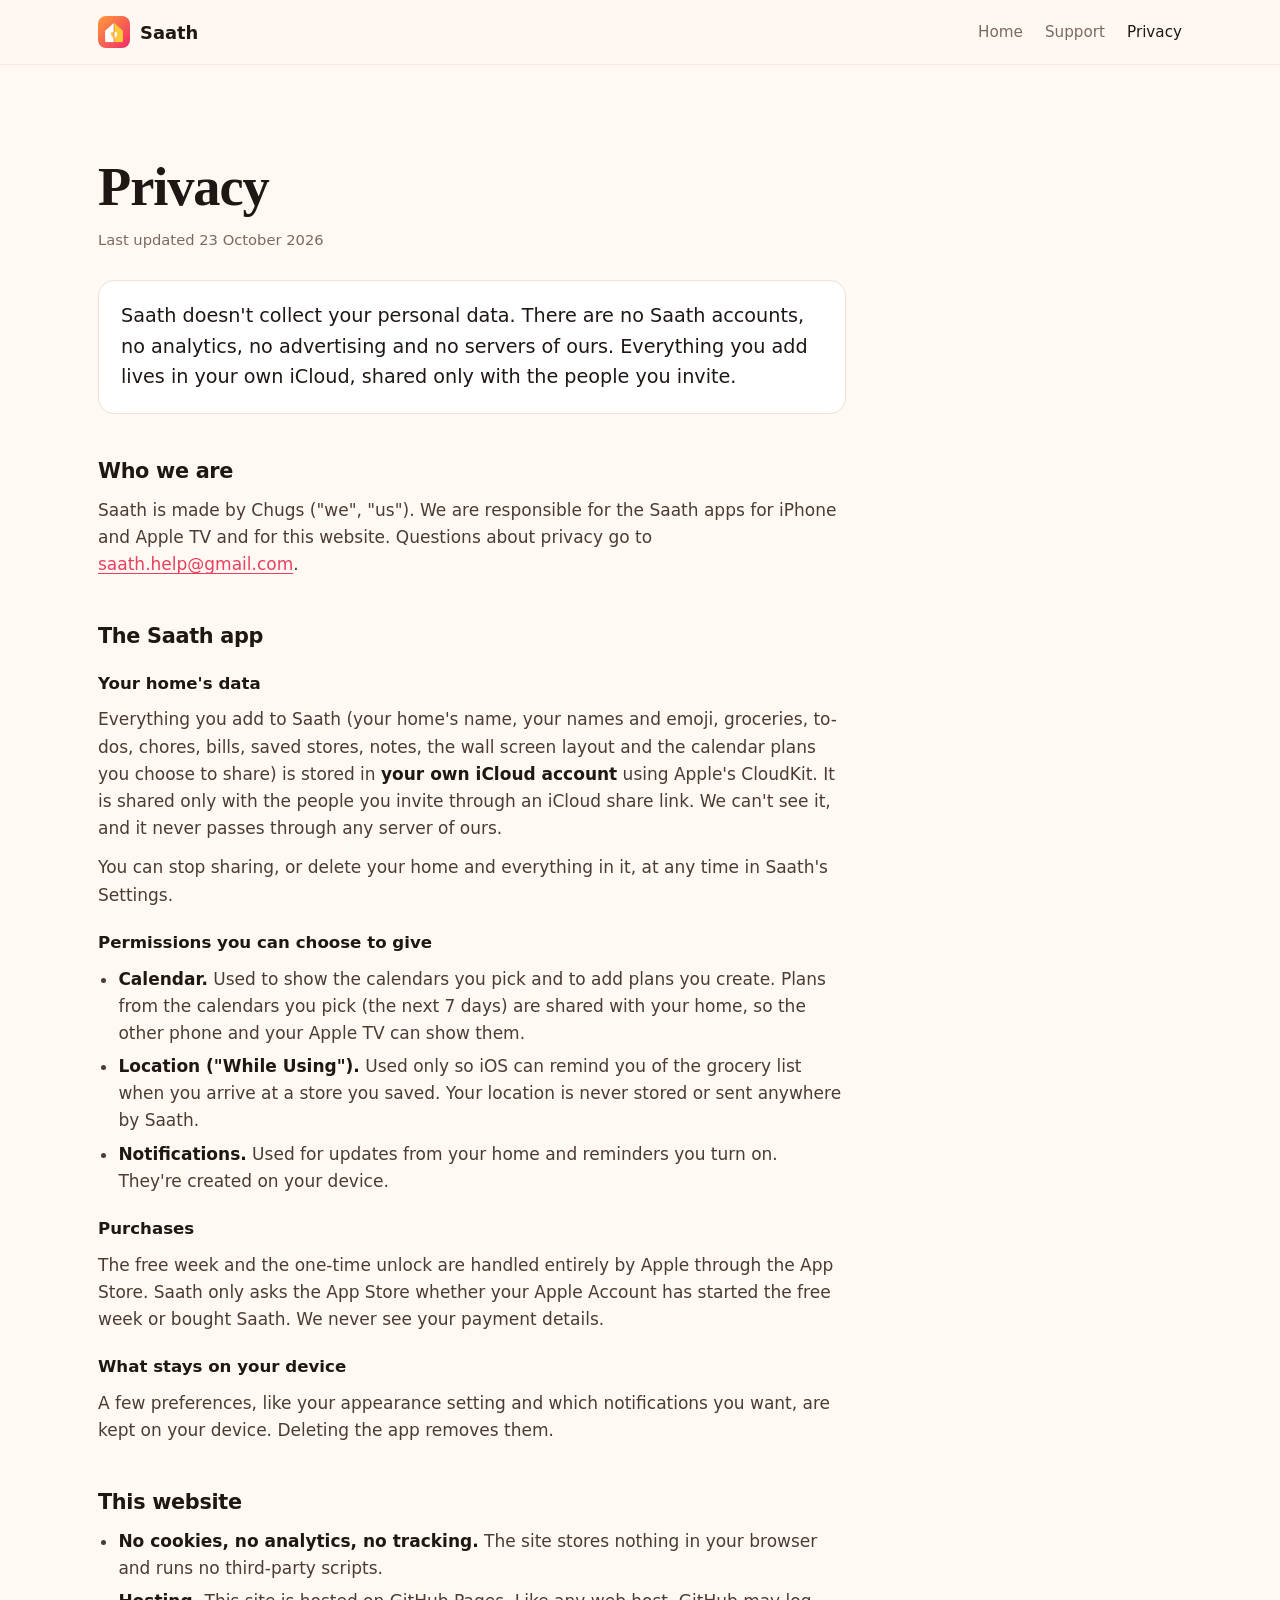
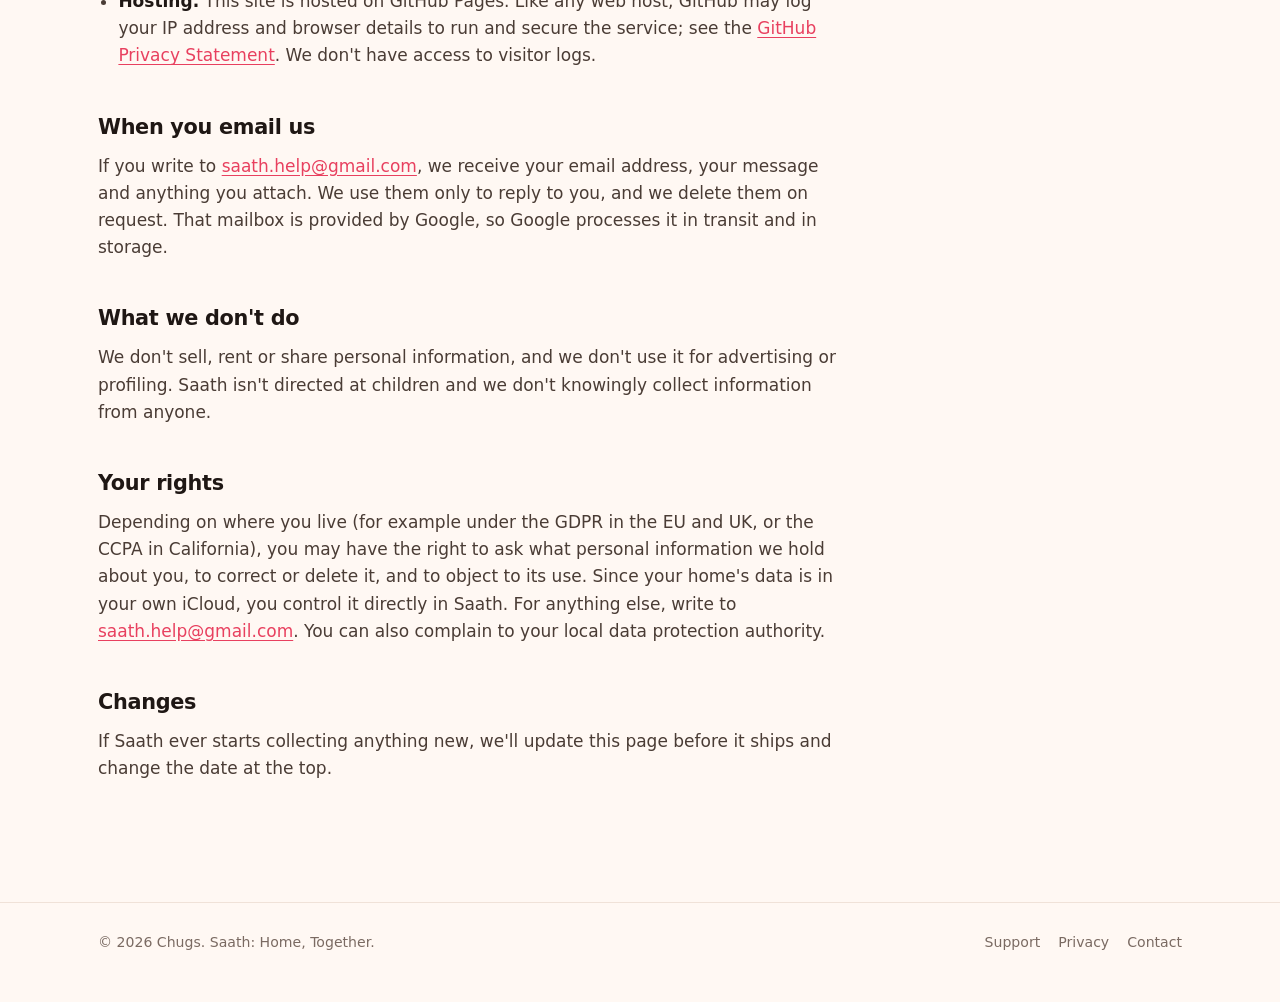
==== privacy.html @ 50ee643c "Add files via upload" ====
<!doctype html>
<html lang="en">
<head>
<meta charset="utf-8">
<meta name="viewport" content="width=device-width, initial-scale=1">
<meta name="theme-color" content="#FFF8F3">
<title>Privacy · Saath</title>
<meta name="description" content="Saath doesn't collect personal data. Your home lives in your own iCloud.">
<link rel="icon" type="image/png" sizes="32x32" href="favicon-32.png">
<link rel="apple-touch-icon" href="apple-touch-icon.png">
<link rel="stylesheet" href="site.css">
</head>
<body>
<header class="top"><div class="wrap">
  <a class="brand" href="./" aria-label="Saath home"><img src="icon-512.png" alt="" width="32" height="32">Saath</a>
  <nav aria-label="Main"><a href="./">Home</a><a href="support.html">Support</a><a href="privacy.html" aria-current="page">Privacy</a></nav>
</div></header>

<main><div class="wrap"><article class="doc">
<h1>Privacy</h1>
<p class="updated">Last updated 23 October 2026</p>
<p class="lede">Saath doesn't collect your personal data. There are no Saath accounts, no analytics, no advertising and no servers of ours. Everything you add lives in your own iCloud, shared only with the people you invite.</p>

<h2>Who we are</h2>
<p>Saath is made by Chugs ("we", "us"). We are responsible for the Saath apps for iPhone and Apple TV and for this website. Questions about privacy go to <a href="mailto:saath.help@gmail.com">saath.help@gmail.com</a>.</p>

<h2>The Saath app</h2>
<h3>Your home's data</h3>
<p>Everything you add to Saath (your home's name, your names and emoji, groceries, to-dos, chores, bills, saved stores, notes, the wall screen layout and the calendar plans you choose to share) is stored in <strong>your own iCloud account</strong> using Apple's CloudKit. It is shared only with the people you invite through an iCloud share link. We can't see it, and it never passes through any server of ours.</p>
<p>You can stop sharing, or delete your home and everything in it, at any time in Saath's Settings.</p>

<h3>Permissions you can choose to give</h3>
<ul>
<li><strong>Calendar.</strong> Used to show the calendars you pick and to add plans you create. Plans from the calendars you pick (the next 7 days) are shared with your home, so the other phone and your Apple TV can show them.</li>
<li><strong>Location ("While Using").</strong> Used only so iOS can remind you of the grocery list when you arrive at a store you saved. Your location is never stored or sent anywhere by Saath.</li>
<li><strong>Notifications.</strong> Used for updates from your home and reminders you turn on. They're created on your device.</li>
</ul>

<h3>Purchases</h3>
<p>The free week and the one-time unlock are handled entirely by Apple through the App Store. Saath only asks the App Store whether your Apple Account has started the free week or bought Saath. We never see your payment details.</p>

<h3>What stays on your device</h3>
<p>A few preferences, like your appearance setting and which notifications you want, are kept on your device. Deleting the app removes them.</p>

<h2>This website</h2>
<ul>
<li><strong>No cookies, no analytics, no tracking.</strong> The site stores nothing in your browser and runs no third-party scripts.</li>
<li><strong>Hosting.</strong> This site is hosted on GitHub Pages. Like any web host, GitHub may log your IP address and browser details to run and secure the service; see the <a href="https://docs.github.com/en/site-policy/privacy-policies/github-general-privacy-statement" rel="noopener">GitHub Privacy Statement</a>. We don't have access to visitor logs.</li>
</ul>

<h2>When you email us</h2>
<p>If you write to <a href="mailto:saath.help@gmail.com">saath.help@gmail.com</a>, we receive your email address, your message and anything you attach. We use them only to reply to you, and we delete them on request. That mailbox is provided by Google, so Google processes it in transit and in storage.</p>

<h2>What we don't do</h2>
<p>We don't sell, rent or share personal information, and we don't use it for advertising or profiling. Saath isn't directed at children and we don't knowingly collect information from anyone.</p>

<h2>Your rights</h2>
<p>Depending on where you live (for example under the GDPR in the EU and UK, or the CCPA in California), you may have the right to ask what personal information we hold about you, to correct or delete it, and to object to its use. Since your home's data is in your own iCloud, you control it directly in Saath. For anything else, write to <a href="mailto:saath.help@gmail.com">saath.help@gmail.com</a>. You can also complain to your local data protection authority.</p>

<h2>Changes</h2>
<p>If Saath ever starts collecting anything new, we'll update this page before it ships and change the date at the top.</p>
</article></div></main>

<footer><div class="wrap">
  <span>© 2026 Chugs. Saath: Home, Together.</span>
  <nav aria-label="More"><a href="support.html">Support</a><a href="privacy.html">Privacy</a><a href="mailto:saath.help@gmail.com">Contact</a></nav>
</div></footer>
</body>
</html>
---- site.css ----
/* Saath: warm cream paper, saffron-to-rose for the one thing that matters on each screen. */
:root {
  color-scheme: light;
  --bg: #FFF8F3;
  --panel: #FFFFFF;
  --raised: #FFF1E8;
  --line: #F0E2D8;
  --ink: #1F1714;
  --text: #4A3C35;
  --muted: #7A6A62;
  --saffron: #FF9A3C;
  --rose: #F0306A;
  --sun: #FFC93C;
  --accent: #E8405F;
  --grad: linear-gradient(135deg, var(--saffron), var(--rose));
  --serif: "New York", ui-serif, "Iowan Old Style", Georgia, serif;
  --round: ui-rounded, "SF Pro Rounded", -apple-system, BlinkMacSystemFont, "Segoe UI", system-ui, sans-serif;
  --gutter: clamp(16px, 4vw, 48px);
  --max: 1180px;
  --radius: 28px;
  --ease: cubic-bezier(.22, 1, .36, 1);
}
* { box-sizing: border-box; }
html { -webkit-text-size-adjust: 100%; }
body { margin: 0; background: var(--bg); color: var(--text); font: 400 17px/1.6 var(--round);
  -webkit-font-smoothing: antialiased; overflow-x: clip; }
img, video { display: block; max-width: 100%; height: auto; }
a { color: inherit; }
p { margin: 0; }
h1, h2, h3 { color: var(--ink); margin: 0; text-wrap: balance; }
h1 { font: 600 clamp(2.8rem, 7.4vw, 5.6rem)/0.98 var(--serif); letter-spacing: -.02em; }
h2 { font: 600 clamp(2rem, 4.4vw, 3.3rem)/1.04 var(--serif); letter-spacing: -.015em; }
h3 { font: 700 1.18rem/1.25 var(--round); }
.wrap { max-width: var(--max); margin-inline: auto; padding-inline: var(--gutter); }
.lede { font-size: clamp(1.08rem, 1.5vw, 1.28rem); color: var(--text); max-width: 34em; }
.muted { color: var(--muted); }
.kicker { font: 700 .82rem/1 var(--round); letter-spacing: .08em; text-transform: uppercase;
  background: var(--grad); -webkit-background-clip: text; background-clip: text; color: transparent; }
:focus-visible { outline: 3px solid var(--rose); outline-offset: 3px; border-radius: 6px; }

/* Top bar */
.top { position: sticky; top: 0; z-index: 10; background: color-mix(in srgb, var(--bg) 86%, transparent);
  backdrop-filter: saturate(1.4) blur(14px); -webkit-backdrop-filter: saturate(1.4) blur(14px);
  border-bottom: 1px solid color-mix(in srgb, var(--line) 70%, transparent); }
.top .wrap { display: flex; align-items: center; justify-content: space-between; height: 64px; }
.brand { display: flex; align-items: center; gap: 10px; text-decoration: none; font: 800 1.12rem var(--round); color: var(--ink); }
.brand img { width: 32px; height: 32px; border-radius: 8px; }
.top nav { display: flex; gap: 22px; font-size: .95rem; }
.top nav a { text-decoration: none; color: var(--muted); }
.top nav a:hover, .top nav a[aria-current] { color: var(--ink); }

/* Hero */
.hero { padding-block: clamp(40px, 8vw, 96px) clamp(32px, 6vw, 72px); position: relative; }
.hero::before { content: ""; position: absolute; inset: -20% -10% auto auto; width: 70vw; height: 70vw; max-width: 900px; max-height: 900px;
  background: radial-gradient(circle, color-mix(in srgb, var(--sun) 32%, transparent), transparent 62%); z-index: -1; pointer-events: none; }
.hero .wrap { display: grid; grid-template-columns: 1.05fr .95fr; gap: clamp(24px, 5vw, 64px); align-items: center; }
.hero h1 em { font-style: normal; background: var(--grad); -webkit-background-clip: text; background-clip: text; color: transparent; }
.hero .lede { margin-top: 24px; }
.cta { display: flex; flex-wrap: wrap; align-items: center; gap: 14px 22px; margin-top: 32px; }
.badge { display: inline-flex; align-items: center; gap: 10px; padding: 12px 20px; border-radius: 999px; background: var(--ink);
  color: #fff; text-decoration: none; font: 700 1rem var(--round); }
.badge svg { width: 20px; height: 20px; fill: currentColor; }
.price-note { font-size: .95rem; color: var(--muted); }
.price-note strong { color: var(--ink); }
.phones { position: relative; height: clamp(420px, 52vw, 620px); }
.phone { position: absolute; width: 52%; border-radius: 13% / 6%; overflow: hidden; background: #1a1412; padding: 1.6%;
  box-shadow: 0 40px 80px -30px rgba(106, 48, 16, .45), 0 0 0 1px rgba(0,0,0,.06); }
.phone img { border-radius: 11.8% / 5.4%; }
.phone.a { left: 4%; top: 6%; transform: rotate(-6deg); }
.phone.b { right: 4%; top: 0; transform: rotate(5deg); z-index: 1; }

/* Film */
.film { padding-block: clamp(24px, 5vw, 56px); }
.film figure { margin: 0; border-radius: var(--radius); overflow: hidden; background: #000;
  box-shadow: 0 50px 100px -40px rgba(106, 48, 16, .5); }
.film video { width: 100%; aspect-ratio: 16 / 9; }
.film figcaption { margin-top: 14px; text-align: center; color: var(--muted); font-size: .92rem; }

/* Features */
.section { padding-block: clamp(56px, 9vw, 120px); }
.section-head { max-width: 44em; }
.section-head .lede { margin-top: 18px; }
.rows { display: grid; gap: clamp(56px, 8vw, 104px); margin-top: clamp(40px, 6vw, 72px); }
.row { display: grid; grid-template-columns: 1fr 1fr; gap: clamp(24px, 6vw, 80px); align-items: center; }
.row:nth-child(even) .shot { order: -1; }
.row .copy h3 { font: 600 clamp(1.6rem, 2.8vw, 2.2rem)/1.1 var(--serif); }
.row .copy p { margin-top: 14px; }
.row ul { margin: 18px 0 0; padding: 0; list-style: none; display: grid; gap: 10px; }
.row li { display: flex; gap: 10px; }
.row li::before { content: ""; flex: none; width: 8px; height: 8px; margin-top: .62em; border-radius: 50%; background: var(--grad); }
.shot { justify-self: center; width: min(320px, 78%); border-radius: 13% / 6%; overflow: hidden; background: #1a1412; padding: 2%;
  box-shadow: 0 40px 80px -36px rgba(106, 48, 16, .45); }
.shot img { border-radius: 11.6% / 5.3%; }

/* Bands */
.band { background: var(--panel); border-block: 1px solid var(--line); }
.cards { display: grid; grid-template-columns: repeat(3, 1fr); gap: 18px; margin-top: 40px; }
.card { background: var(--bg); border: 1px solid var(--line); border-radius: 22px; padding: 24px; }
.card .ico { font-size: 1.7rem; }
.card h3 { margin-top: 12px; }
.card p { margin-top: 8px; color: var(--text); font-size: .98rem; }

.tv { margin-top: 40px; display: grid; grid-template-columns: 1fr 1fr; gap: 18px; }
.tv figure { margin: 0; }
.tv img { border-radius: 14px; box-shadow: 0 30px 60px -30px rgba(31, 23, 20, .45); outline: 8px solid #111; outline-offset: 0; }
.tv figcaption { margin-top: 18px; color: var(--muted); font-size: .92rem; text-align: center; }

.pricing { display: grid; grid-template-columns: 1.1fr .9fr; gap: clamp(24px, 5vw, 64px); align-items: center; }
.price-card { background: var(--grad); color: #fff; border-radius: var(--radius); padding: clamp(28px, 4vw, 44px);
  box-shadow: 0 40px 80px -36px rgba(240, 48, 106, .55); }
.price-card .big { font: 600 clamp(3rem, 6vw, 4.4rem)/1 var(--serif); }
.price-card .big small { font: 600 1.1rem var(--round); opacity: .9; margin-left: 6px; }
.price-card ul { margin: 22px 0 0; padding-left: 1.1em; display: grid; gap: 8px; }
.price-card .fine { margin-top: 18px; font-size: .88rem; opacity: .9; }

/* Footer */
footer { border-top: 1px solid var(--line); padding-block: 28px 48px; font-size: .88rem; color: var(--muted); }
footer .wrap { display: flex; flex-wrap: wrap; gap: 10px 24px; justify-content: space-between; }
footer nav { display: flex; flex-wrap: wrap; gap: 6px 18px; }
footer a { text-decoration: none; }
footer a:hover { color: var(--ink); }
footer .tm { flex-basis: 100%; max-width: 62em; font-size: .8rem; }

/* Documents (privacy, support) */
.doc { max-width: 44em; padding-block: clamp(48px, 8vw, 96px) clamp(64px, 10vw, 120px); }
.doc h1 { font-size: clamp(2.4rem, 5vw, 3.4rem); }
.doc .updated { color: var(--muted); font-size: .92rem; margin-top: 14px; }
.doc .lede { margin-top: 28px; padding: 20px 22px; background: var(--panel); border: 1px solid var(--line); border-radius: 16px; color: var(--ink); max-width: none; }
.doc h2 { font: 700 1.3rem/1.3 var(--round); margin-top: 44px; }
.doc h3 { font-size: 1.04rem; margin-top: 24px; }
.doc p, .doc ul { margin-top: 12px; }
.doc ul { padding-left: 1.2em; }
.doc li + li { margin-top: 6px; }
.doc a { color: var(--accent); text-underline-offset: 3px; }
.doc strong { color: var(--ink); }
details { background: var(--panel); border: 1px solid var(--line); border-radius: 16px; padding: 16px 20px; margin-top: 12px; }
details summary { cursor: pointer; font-weight: 700; color: var(--ink); list-style-position: outside; }
details[open] summary { margin-bottom: 8px; }
.contact { margin-top: 40px; padding: 24px; border-radius: 20px; background: var(--grad); color: #fff; }
.contact a { color: #fff; font-weight: 700; }

/* Motion: content eases in as it arrives, never more than a nudge. */
@media (prefers-reduced-motion: no-preference) {
  .reveal { opacity: 0; transform: translateY(18px); transition: opacity .7s var(--ease), transform .7s var(--ease); }
  .reveal.in { opacity: 1; transform: none; }
}

@media (max-width: 860px) {
  .hero .wrap, .row, .pricing { grid-template-columns: 1fr; }
  .row:nth-child(even) .shot { order: 0; }
  .phones { height: 120vw; max-height: 560px; }
  .cards, .tv { grid-template-columns: 1fr; }
  .top nav a.hide-sm { display: none; }
}
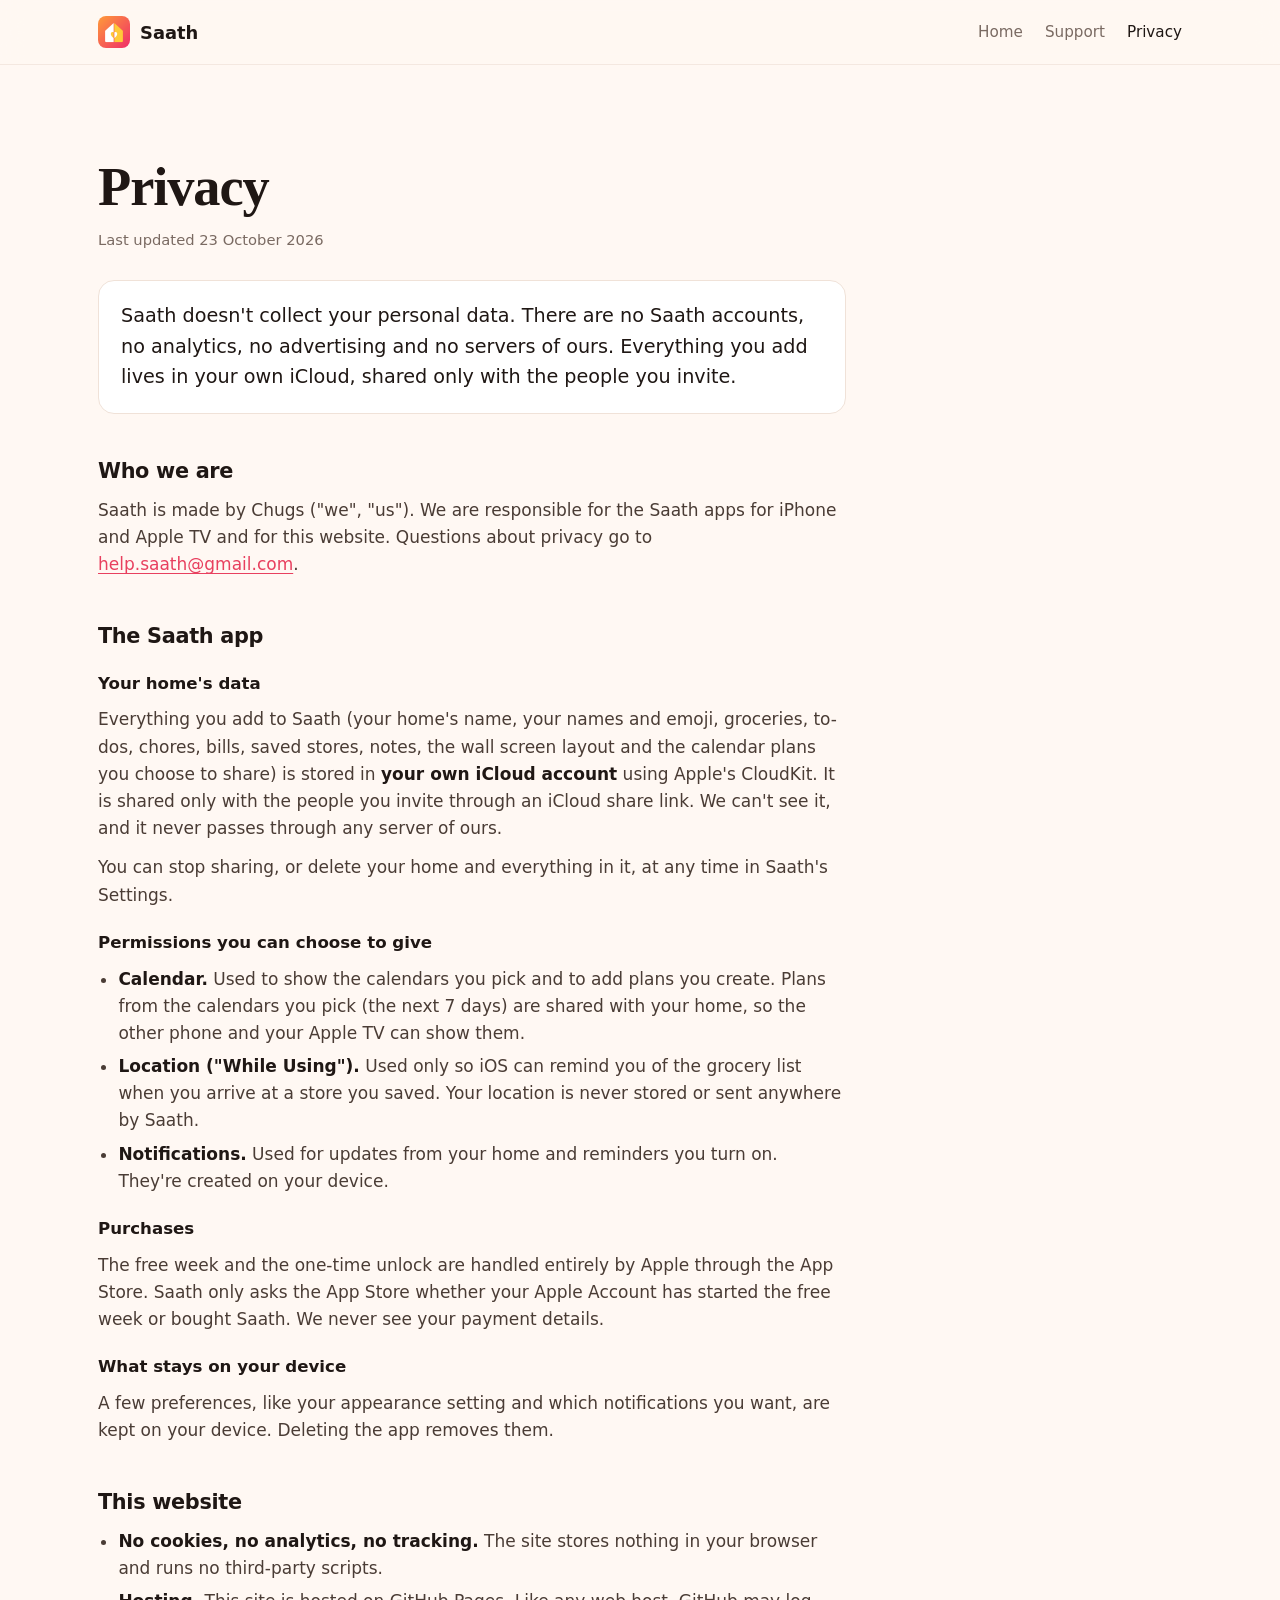
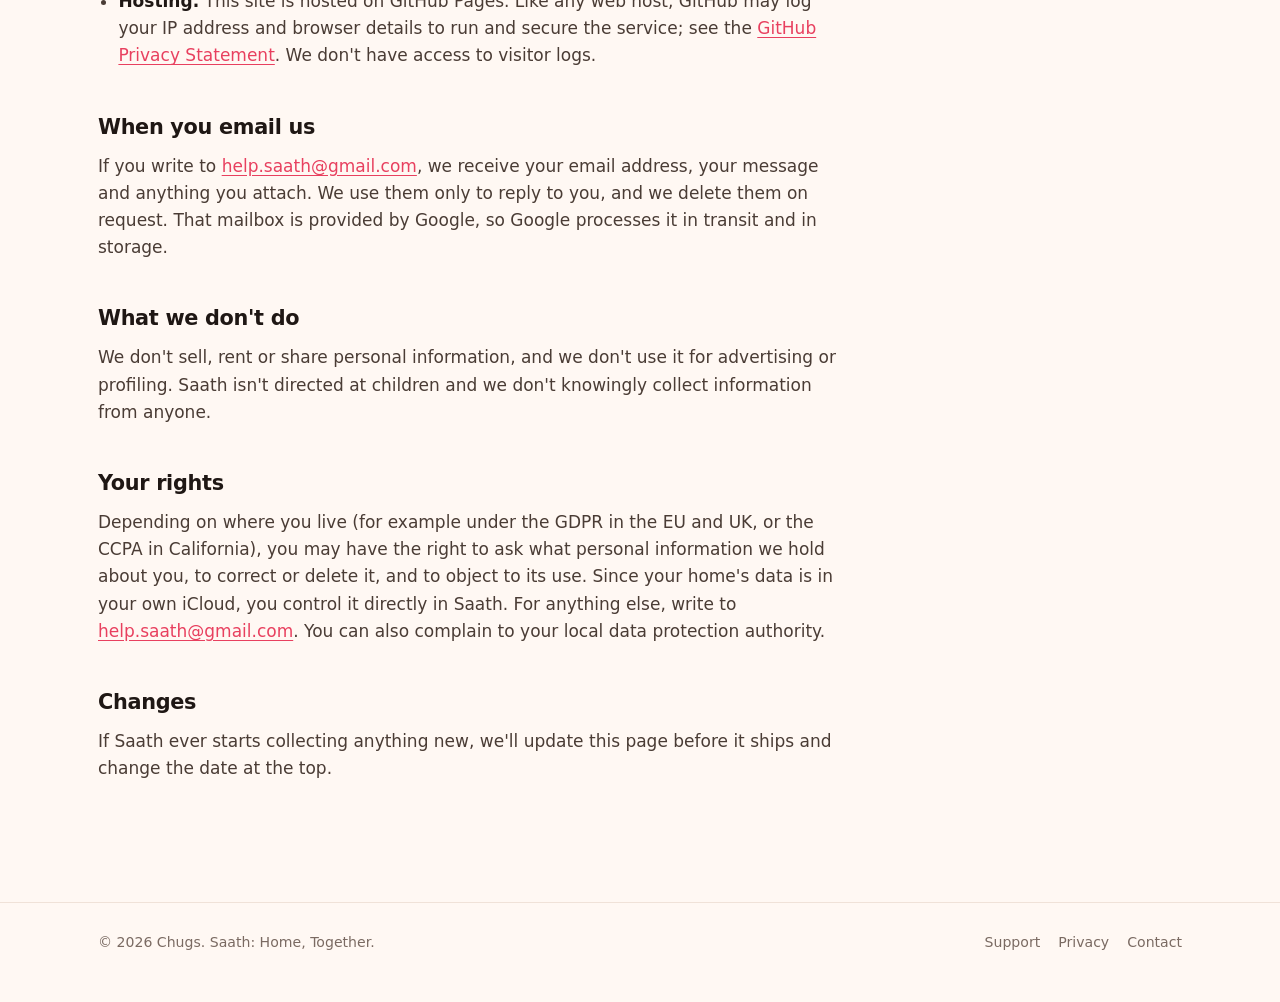
==== commit 146d5883: "Add files via upload" ====
--- a/privacy.html
+++ b/privacy.html
@@ -22,7 +22,7 @@
 <p class="lede">Saath doesn't collect your personal data. There are no Saath accounts, no analytics, no advertising and no servers of ours. Everything you add lives in your own iCloud, shared only with the people you invite.</p>
 
 <h2>Who we are</h2>
-<p>Saath is made by Chugs ("we", "us"). We are responsible for the Saath apps for iPhone and Apple TV and for this website. Questions about privacy go to <a href="mailto:saath.help@gmail.com">saath.help@gmail.com</a>.</p>
+<p>Saath is made by Chugs ("we", "us"). We are responsible for the Saath apps for iPhone and Apple TV and for this website. Questions about privacy go to <a href="mailto:help.saath@gmail.com">help.saath@gmail.com</a>.</p>
 
 <h2>The Saath app</h2>
 <h3>Your home's data</h3>
@@ -49,13 +49,13 @@
 </ul>
 
 <h2>When you email us</h2>
-<p>If you write to <a href="mailto:saath.help@gmail.com">saath.help@gmail.com</a>, we receive your email address, your message and anything you attach. We use them only to reply to you, and we delete them on request. That mailbox is provided by Google, so Google processes it in transit and in storage.</p>
+<p>If you write to <a href="mailto:help.saath@gmail.com">help.saath@gmail.com</a>, we receive your email address, your message and anything you attach. We use them only to reply to you, and we delete them on request. That mailbox is provided by Google, so Google processes it in transit and in storage.</p>
 
 <h2>What we don't do</h2>
 <p>We don't sell, rent or share personal information, and we don't use it for advertising or profiling. Saath isn't directed at children and we don't knowingly collect information from anyone.</p>
 
 <h2>Your rights</h2>
-<p>Depending on where you live (for example under the GDPR in the EU and UK, or the CCPA in California), you may have the right to ask what personal information we hold about you, to correct or delete it, and to object to its use. Since your home's data is in your own iCloud, you control it directly in Saath. For anything else, write to <a href="mailto:saath.help@gmail.com">saath.help@gmail.com</a>. You can also complain to your local data protection authority.</p>
+<p>Depending on where you live (for example under the GDPR in the EU and UK, or the CCPA in California), you may have the right to ask what personal information we hold about you, to correct or delete it, and to object to its use. Since your home's data is in your own iCloud, you control it directly in Saath. For anything else, write to <a href="mailto:help.saath@gmail.com">help.saath@gmail.com</a>. You can also complain to your local data protection authority.</p>
 
 <h2>Changes</h2>
 <p>If Saath ever starts collecting anything new, we'll update this page before it ships and change the date at the top.</p>
@@ -63,7 +63,7 @@
 
 <footer><div class="wrap">
   <span>© 2026 Chugs. Saath: Home, Together.</span>
-  <nav aria-label="More"><a href="support.html">Support</a><a href="privacy.html">Privacy</a><a href="mailto:saath.help@gmail.com">Contact</a></nav>
+  <nav aria-label="More"><a href="support.html">Support</a><a href="privacy.html">Privacy</a><a href="mailto:help.saath@gmail.com">Contact</a></nav>
 </div></footer>
 </body>
 </html>
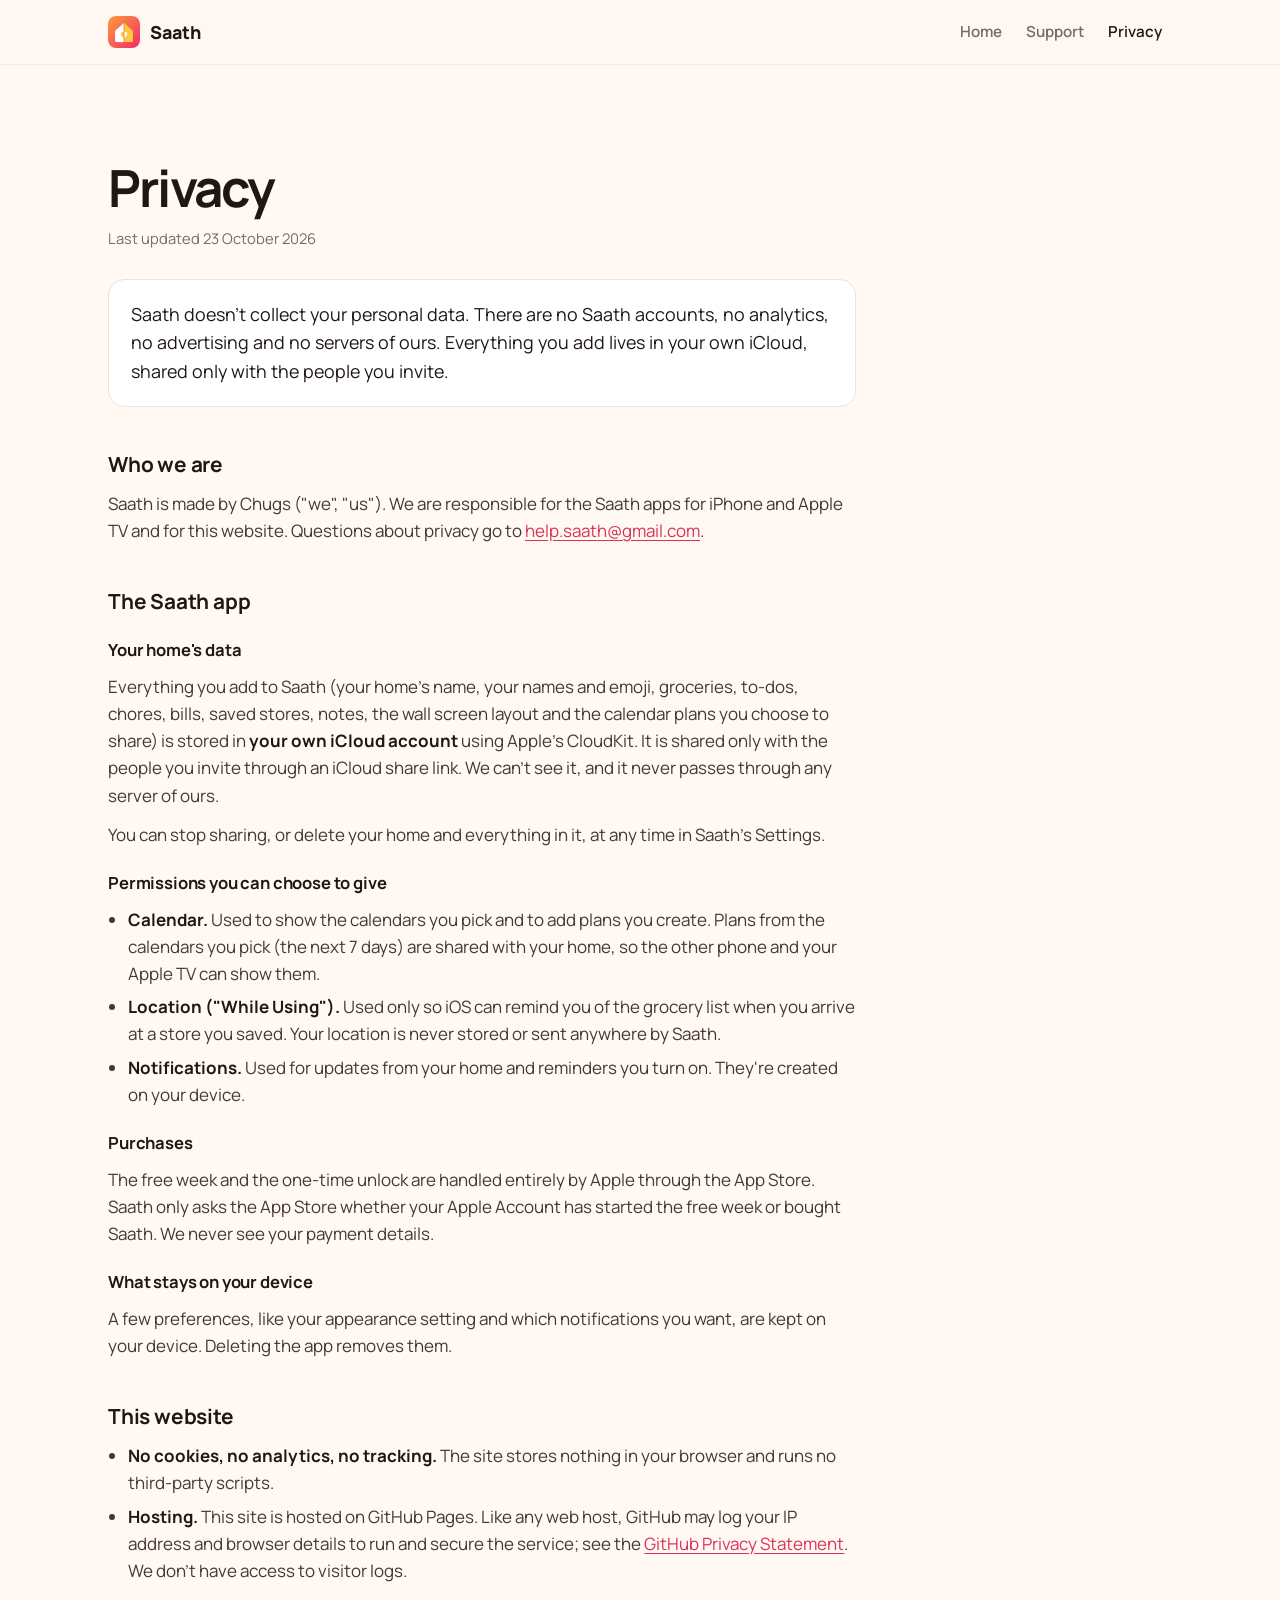
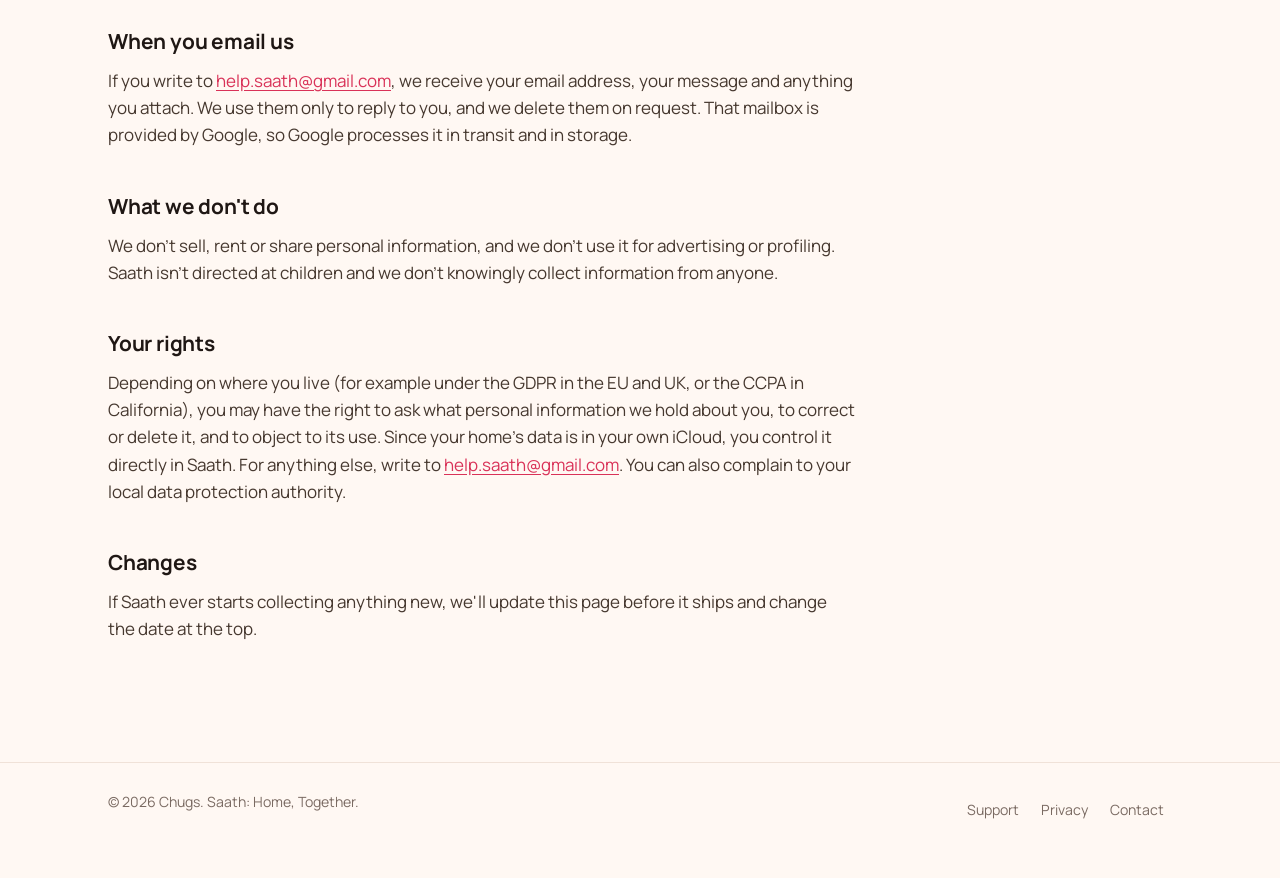
==== commit 82e9fe29: "Add files via upload" ====
--- a/privacy.html
+++ b/privacy.html
@@ -8,7 +8,7 @@
 <meta name="description" content="Saath doesn't collect personal data. Your home lives in your own iCloud.">
 <link rel="icon" type="image/png" sizes="32x32" href="favicon-32.png">
 <link rel="apple-touch-icon" href="apple-touch-icon.png">
-<link rel="stylesheet" href="site.css">
+<link rel="stylesheet" href="site.css?v=28">
 </head>
 <body>
 <header class="top"><div class="wrap">
--- a/site.css
+++ b/site.css
@@ -1,154 +1,339 @@
-/* Saath: warm cream paper, saffron-to-rose for the one thing that matters on each screen. */
+/* Saath: the app's own palette and its one typeface (Manrope). Light by day, dark by night, like the
+   wall screen. The saffron-to-rose gradient is spent in one place: the price card. */
+@font-face {
+  font-family: "Manrope";
+  src: url("fonts/Manrope.ttf?v=28") format("truetype");
+  font-weight: 200 800;
+  font-display: swap;
+}
+
 :root {
-  color-scheme: light;
+  color-scheme: light dark;
   --bg: #FFF8F3;
-  --panel: #FFFFFF;
+  --surface: #FFFFFF;
   --raised: #FFF1E8;
   --line: #F0E2D8;
   --ink: #1F1714;
-  --text: #4A3C35;
+  --text: #46382F;
   --muted: #7A6A62;
+  --accent: #D93258;          /* the app's #EE4566, darkened to 4.5:1 for text on cream */
   --saffron: #FF9A3C;
   --rose: #F0306A;
-  --sun: #FFC93C;
-  --accent: #E8405F;
   --grad: linear-gradient(135deg, var(--saffron), var(--rose));
-  --serif: "New York", ui-serif, "Iowan Old Style", Georgia, serif;
-  --round: ui-rounded, "SF Pro Rounded", -apple-system, BlinkMacSystemFont, "Segoe UI", system-ui, sans-serif;
+  --phone: #1A1412;
+  --shadow: rgba(106, 48, 16, .28);
+  --font: "Manrope", ui-rounded, -apple-system, BlinkMacSystemFont, system-ui, sans-serif;
   --gutter: clamp(16px, 4vw, 48px);
-  --max: 1180px;
-  --radius: 28px;
-  --ease: cubic-bezier(.22, 1, .36, 1);
-}
+  --max: 1160px;
+  --ease: cubic-bezier(.23, 1, .32, 1);
+}
+@media (prefers-color-scheme: dark) {
+  :root {
+    --bg: #15110F;
+    --surface: #231C19;
+    --raised: #2E2521;
+    --line: #3A2F2A;
+    --ink: #F7F0EA;
+    --text: #D9CDC5;
+    --muted: #B5A69D;
+    --accent: #FF6B88;
+    --phone: #000;
+    --shadow: rgba(0, 0, 0, .55);
+  }
+}
+
 * { box-sizing: border-box; }
 html { -webkit-text-size-adjust: 100%; }
-body { margin: 0; background: var(--bg); color: var(--text); font: 400 17px/1.6 var(--round);
+body { margin: 0; background: var(--bg); color: var(--text); font: 400 17px/1.6 var(--font);
   -webkit-font-smoothing: antialiased; overflow-x: clip; }
 img, video { display: block; max-width: 100%; height: auto; }
 a { color: inherit; }
-p { margin: 0; }
-h1, h2, h3 { color: var(--ink); margin: 0; text-wrap: balance; }
-h1 { font: 600 clamp(2.8rem, 7.4vw, 5.6rem)/0.98 var(--serif); letter-spacing: -.02em; }
-h2 { font: 600 clamp(2rem, 4.4vw, 3.3rem)/1.04 var(--serif); letter-spacing: -.015em; }
-h3 { font: 700 1.18rem/1.25 var(--round); }
+p { margin: 0; text-wrap: pretty; }
+h1, h2, h3 { color: var(--ink); margin: 0; text-wrap: balance; font-weight: 700; }
+h1 { font-size: clamp(2.6rem, 6.6vw, 4.5rem); line-height: 1.02; letter-spacing: -.035em; }
+h2 { font-size: clamp(1.9rem, 4vw, 3rem); line-height: 1.08; letter-spacing: -.03em; }
+h3 { font-size: 1.25rem; line-height: 1.3; letter-spacing: -.01em; }
 .wrap { max-width: var(--max); margin-inline: auto; padding-inline: var(--gutter); }
-.lede { font-size: clamp(1.08rem, 1.5vw, 1.28rem); color: var(--text); max-width: 34em; }
-.muted { color: var(--muted); }
-.kicker { font: 700 .82rem/1 var(--round); letter-spacing: .08em; text-transform: uppercase;
-  background: var(--grad); -webkit-background-clip: text; background-clip: text; color: transparent; }
-:focus-visible { outline: 3px solid var(--rose); outline-offset: 3px; border-radius: 6px; }
+.lede { font-size: clamp(1.06rem, 1.4vw, 1.22rem); max-width: 36em; }
+.skip { position: absolute; left: -9999px; top: 8px; z-index: 20; background: var(--ink); color: var(--bg); padding: 10px 14px; border-radius: 10px; }
+.skip:focus { left: 8px; }
+:focus-visible { outline: 3px solid var(--accent); outline-offset: 3px; border-radius: 6px; }
+::selection { background: color-mix(in srgb, var(--rose) 30%, transparent); }
 
 /* Top bar */
-.top { position: sticky; top: 0; z-index: 10; background: color-mix(in srgb, var(--bg) 86%, transparent);
+.top { position: sticky; top: 0; z-index: 10; background: color-mix(in srgb, var(--bg) 85%, transparent);
   backdrop-filter: saturate(1.4) blur(14px); -webkit-backdrop-filter: saturate(1.4) blur(14px);
-  border-bottom: 1px solid color-mix(in srgb, var(--line) 70%, transparent); }
-.top .wrap { display: flex; align-items: center; justify-content: space-between; height: 64px; }
-.brand { display: flex; align-items: center; gap: 10px; text-decoration: none; font: 800 1.12rem var(--round); color: var(--ink); }
+  border-bottom: 1px solid color-mix(in srgb, var(--line) 60%, transparent); }
+.top .wrap { display: flex; align-items: center; justify-content: space-between; min-height: 64px; }
+.brand { display: flex; align-items: center; gap: 10px; text-decoration: none; font-weight: 800; font-size: 1.12rem; color: var(--ink); }
 .brand img { width: 32px; height: 32px; border-radius: 8px; }
-.top nav { display: flex; gap: 22px; font-size: .95rem; }
-.top nav a { text-decoration: none; color: var(--muted); }
+.top nav { display: flex; gap: 4px; font-size: .95rem; font-weight: 600; }
+.top nav a { text-decoration: none; color: var(--muted); padding: 10px 10px; border-radius: 10px; }
 .top nav a:hover, .top nav a[aria-current] { color: var(--ink); }
 
-/* Hero */
-.hero { padding-block: clamp(40px, 8vw, 96px) clamp(32px, 6vw, 72px); position: relative; }
-.hero::before { content: ""; position: absolute; inset: -20% -10% auto auto; width: 70vw; height: 70vw; max-width: 900px; max-height: 900px;
-  background: radial-gradient(circle, color-mix(in srgb, var(--sun) 32%, transparent), transparent 62%); z-index: -1; pointer-events: none; }
-.hero .wrap { display: grid; grid-template-columns: 1.05fr .95fr; gap: clamp(24px, 5vw, 64px); align-items: center; }
-.hero h1 em { font-style: normal; background: var(--grad); -webkit-background-clip: text; background-clip: text; color: transparent; }
-.hero .lede { margin-top: 24px; }
-.cta { display: flex; flex-wrap: wrap; align-items: center; gap: 14px 22px; margin-top: 32px; }
-.badge { display: inline-flex; align-items: center; gap: 10px; padding: 12px 20px; border-radius: 999px; background: var(--ink);
-  color: #fff; text-decoration: none; font: 700 1rem var(--round); }
-.badge svg { width: 20px; height: 20px; fill: currentColor; }
+/* Over the dark hero the bar goes dark too. */
+.top { transition: background-color 250ms var(--ease), border-color 250ms var(--ease); }
+.top.on-dark { background: rgba(23, 17, 14, .82); border-bottom-color: rgba(255, 246, 238, .07); }
+.top.on-dark .brand { color: #FFF6EE; }
+.top.on-dark nav a { color: #B8A89D; }
+.top.on-dark nav a:hover { color: #FFF6EE; }
+
+/* Store badge: the one primary action */
+.badge { display: inline-flex; align-items: center; gap: 10px; min-height: 52px; padding: 0 22px; border-radius: 14px;
+  background: var(--ink); color: var(--bg); text-decoration: none; font-weight: 700; font-size: 1rem;
+  transition: transform 160ms var(--ease); }
+.badge svg { width: 20px; height: 20px; fill: currentColor; flex: none; }
+.badge:active { transform: scale(.97); }
 .price-note { font-size: .95rem; color: var(--muted); }
 .price-note strong { color: var(--ink); }
-.phones { position: relative; height: clamp(420px, 52vw, 620px); }
-.phone { position: absolute; width: 52%; border-radius: 13% / 6%; overflow: hidden; background: #1a1412; padding: 1.6%;
-  box-shadow: 0 40px 80px -30px rgba(106, 48, 16, .45), 0 0 0 1px rgba(0,0,0,.06); }
-.phone img { border-radius: 11.8% / 5.4%; }
-.phone.a { left: 4%; top: 6%; transform: rotate(-6deg); }
-.phone.b { right: 4%; top: 0; transform: rotate(5deg); z-index: 1; }
+
+/* Hero: a warm dark stage, and the product itself working on it. */
+.sr-only { position: absolute; width: 1px; height: 1px; overflow: hidden; clip: rect(0 0 0 0); white-space: nowrap; }
+.hero { --stage: #17110E; background: var(--stage); color: #E9DDD4; padding-block: clamp(48px, 7vw, 96px) clamp(56px, 7vw, 104px);
+  position: relative; overflow: clip; }
+.hero::before { content: ""; position: absolute; inset: auto -10% -30% 30%; height: 90%; pointer-events: none;
+  background: radial-gradient(closest-side, rgba(255, 154, 60, .16), transparent); }
+.hero h1 { color: #FFF6EE; font-size: clamp(2.9rem, 4.9vw, 4.6rem); line-height: .96; letter-spacing: -.045em; font-weight: 800; }
+.hero .cta { margin-top: 32px; }
+.hero .lede { margin-top: 28px; color: #CDBFB5; max-width: 30em; }
+.hero .badge { background: #FFF6EE; color: #1F1714; }
+.hero .price-note { color: #A8978C; }
+.hero .price-note strong { color: #FFF6EE; }
+.hero-grid { position: relative; display: grid; grid-template-columns: 1fr 1.1fr; gap: clamp(32px, 5vw, 72px); align-items: center; }
+
+/* The demo phones: real HTML in the app's own layout and type. */
+.demo { --pw: clamp(150px, min(17vw, 30vh), 250px); --u: calc(var(--pw) / 300); }
+.pair { display: flex; justify-content: center; align-items: flex-start; gap: 0; }
+.dphone { margin: 0; flex: none; }
+.dphone figcaption { margin-top: 14px; text-align: center; font-size: .86rem; font-weight: 600; color: #A8978C; }
+.d-screen { position: relative; width: var(--pw); aspect-ratio: 300 / 620; border-radius: calc(46 * var(--u)); overflow: hidden;
+  background: #FFF8F3; color: #1F1714; box-shadow: 0 0 0 calc(9 * var(--u)) #0B0807, 0 0 0 calc(10 * var(--u)) #3A2F2A,
+  0 40px 80px -30px rgba(0,0,0,.7); font-size: calc(13 * var(--u)); }
+.theirs { margin-top: calc(28 * var(--u)); }
+.d-status { display: flex; align-items: center; justify-content: space-between; padding: calc(14 * var(--u)) calc(26 * var(--u)) 0;
+  font-weight: 700; font-size: calc(13 * var(--u)); }
+.d-island { width: calc(86 * var(--u)); height: calc(25 * var(--u)); border-radius: 99px; background: #000; }
+.d-bars { width: calc(40 * var(--u)); height: calc(10 * var(--u)); border-radius: 3px;
+  background: linear-gradient(90deg, #1F1714 0 55%, transparent 55% 62%, #1F1714 62%); opacity: .85; }
+.d-head { display: flex; align-items: baseline; gap: calc(8 * var(--u)); padding: calc(22 * var(--u)) calc(16 * var(--u)) calc(10 * var(--u)); }
+.d-head h3 { font-size: calc(26 * var(--u)); letter-spacing: -.02em; color: #1F1714; }
+.d-count { min-width: calc(20 * var(--u)); padding: 0 calc(6 * var(--u)); border-radius: 99px; background: #EE4566; color: #fff;
+  font-size: calc(11 * var(--u)); font-weight: 700; line-height: calc(19 * var(--u)); text-align: center; font-variant-numeric: tabular-nums; }
+.d-composer { position: relative; display: flex; align-items: center; gap: calc(8 * var(--u)); margin: 0 calc(12 * var(--u)) calc(6 * var(--u));
+  padding: calc(13 * var(--u)) calc(12 * var(--u)); border-radius: calc(18 * var(--u)); background: #fff; min-height: calc(46 * var(--u)); }
+.d-plus { flex: none; width: calc(20 * var(--u)); height: calc(20 * var(--u)); border-radius: 50%;
+  background: linear-gradient(135deg, #FF9A3C, #F0306A) center / 100% no-repeat; position: relative; }
+.d-plus::before, .d-plus::after { content: ""; position: absolute; left: 50%; top: 50%; width: 46%; height: 9%; background: #fff;
+  border-radius: 2px; transform: translate(-50%, -50%); }
+.d-plus::after { transform: translate(-50%, -50%) rotate(90deg); }
+.d-typed { white-space: nowrap; overflow: hidden; text-overflow: ellipsis; font-size: calc(13.5 * var(--u)); }
+.d-caret { width: 1.5px; height: calc(16 * var(--u)); background: #EE4566; margin-left: -6px; animation: blink 1s steps(1) infinite; }
+.d-ph { position: absolute; left: calc(40 * var(--u)); color: #B3A39A; font-size: calc(13.5 * var(--u)); pointer-events: none; }
+.d-typed:not(:empty) ~ .d-ph { display: none; }
+@keyframes blink { 50% { opacity: 0; } }
+.d-list { list-style: none; margin: 0; padding: 0 calc(12 * var(--u)) calc(16 * var(--u)); }
+.d-list .aisle { display: flex; align-items: center; gap: calc(6 * var(--u)); margin: calc(12 * var(--u)) calc(4 * var(--u)) calc(6 * var(--u));
+  font-size: calc(11.5 * var(--u)); font-weight: 600; color: #7A6A62; }
+.d-list .aisle i { font-style: normal; font-weight: 500; opacity: .8; }
+.d-list .rows ul { list-style: none; margin: 0; padding: 0 calc(10 * var(--u)); background: #fff; border-radius: calc(16 * var(--u)); }
+.d-list .item + .item { border-top: 1px solid #F0E2D8; }
+.d-list .item button { all: unset; box-sizing: border-box; display: flex; align-items: center; gap: calc(10 * var(--u)); width: 100%;
+  padding: calc(9 * var(--u)) 0; cursor: pointer; }
+.d-list .item button:focus-visible { outline: 2px solid #EE4566; outline-offset: 2px; border-radius: 8px; }
+.tick { flex: none; width: calc(19 * var(--u)); height: calc(19 * var(--u)); border-radius: 50%; border: 1.5px solid #B9AAA2;
+  transition: background 200ms var(--ease), border-color 200ms var(--ease); }
+.d-list .t { display: grid; grid-template-columns: auto auto; justify-content: start; align-items: center; column-gap: calc(6 * var(--u)); }
+.d-list .t b { font-weight: 500; font-size: calc(13.5 * var(--u)); }
+.d-list .t em { font-style: normal; font-size: calc(10.5 * var(--u)); color: #7A6A62; background: #FFF1E8; border-radius: 99px;
+  padding: 0 calc(6 * var(--u)); }
+.d-list .t small { grid-column: 1 / -1; font-size: calc(10.5 * var(--u)); color: #7A6A62; display: flex; align-items: center; gap: 4px; }
+.d-list .dot { width: calc(5 * var(--u)); height: calc(5 * var(--u)); border-radius: 50%; background: #EE4566; }
+.d-list .done .tick { background: linear-gradient(135deg, #FF9A3C, #F0306A); border-color: transparent; }
+.d-list .done .t b { text-decoration: line-through; color: #A8978C; }
+.d-list .fresh { animation: fresh 1600ms var(--ease); }
+@keyframes fresh { 0% { background: rgba(255, 201, 60, .45); transform: translateY(-6px); } 30% { transform: none; } 100% { background: transparent; } }
+.d-banner { position: absolute; z-index: 2; left: calc(8 * var(--u)); right: calc(8 * var(--u)); top: calc(46 * var(--u));
+  display: flex; gap: calc(9 * var(--u)); align-items: flex-start; padding: calc(10 * var(--u)) calc(11 * var(--u)); border-radius: calc(20 * var(--u));
+  background: rgba(255,255,255,.86); backdrop-filter: blur(18px) saturate(1.6); -webkit-backdrop-filter: blur(18px) saturate(1.6);
+  box-shadow: 0 10px 30px -10px rgba(31, 23, 20, .35); font-size: calc(11.5 * var(--u)); line-height: 1.3;
+  opacity: 0; transform: translateY(-120%); transition: opacity 350ms var(--ease), transform 450ms var(--ease); pointer-events: none; }
+.d-banner.show { opacity: 1; transform: none; }
+.d-banner img { width: calc(30 * var(--u)); height: calc(30 * var(--u)); border-radius: 24%; flex: none; }
+.d-banner b { display: block; font-weight: 700; }
+.d-banner time { margin-left: auto; color: #8A7A72; font-size: calc(10 * var(--u)); }
+.d-wire { flex: 1 1 auto; align-self: center; min-width: 28px; max-width: 120px; height: 2px; margin: 0 clamp(10px, 2vw, 22px);
+  background: repeating-linear-gradient(90deg, rgba(233, 221, 212, .28) 0 6px, transparent 6px 12px); position: relative; overflow: visible; }
+.d-wire span { position: absolute; top: -3px; left: 0; width: 8px; height: 8px; border-radius: 50%;
+  background: linear-gradient(135deg, #FF9A3C, #F0306A); opacity: 0; }
+.d-wire.go span { animation: travel 650ms var(--ease) forwards; }
+@keyframes travel { 0% { left: 0; opacity: 1; } 90% { opacity: 1; } 100% { left: calc(100% - 8px); opacity: 0; } }
+
+.d-form { margin: 36px auto 0; max-width: 560px; }
+.d-form label { display: block; font-weight: 600; color: #FFF6EE; margin-bottom: 12px; }
+.d-field { display: flex; gap: 8px; padding: 6px; border-radius: 18px; background: rgba(255, 246, 238, .08);
+  border: 1px solid rgba(255, 246, 238, .16); }
+.d-field:focus-within { border-color: #FF9A3C; }
+.d-field input { flex: 1; min-width: 0; border: 0; background: transparent; color: #FFF6EE; font: 500 1rem/1 var(--font);
+  padding: 0 12px; outline: none; min-height: 44px; }
+.d-field input::placeholder { color: #8F7F75; }
+.d-field button { border: 0; border-radius: 13px; padding: 0 22px; min-height: 44px; font: 700 1rem var(--font); color: #fff; cursor: pointer;
+  background: linear-gradient(135deg, #FF9A3C, #F0306A); transition: transform 160ms var(--ease); }
+.d-field button:active, .d-try button:active { transform: scale(.97); }
+.d-try { display: flex; flex-wrap: wrap; gap: 8px; margin-top: 14px; }
+.d-try button { border: 1px solid rgba(255, 246, 238, .18); background: transparent; color: #E9DDD4; border-radius: 99px;
+  padding: 0 14px; min-height: 36px; font: 600 .9rem var(--font); cursor: pointer; transition: border-color 200ms var(--ease), transform 160ms var(--ease); }
+.d-try button:hover { border-color: #FF9A3C; }
 
 /* Film */
-.film { padding-block: clamp(24px, 5vw, 56px); }
-.film figure { margin: 0; border-radius: var(--radius); overflow: hidden; background: #000;
-  box-shadow: 0 50px 100px -40px rgba(106, 48, 16, .5); }
-.film video { width: 100%; aspect-ratio: 16 / 9; }
-.film figcaption { margin-top: 14px; text-align: center; color: var(--muted); font-size: .92rem; }
-
-/* Features */
-.section { padding-block: clamp(56px, 9vw, 120px); }
-.section-head { max-width: 44em; }
-.section-head .lede { margin-top: 18px; }
-.rows { display: grid; gap: clamp(56px, 8vw, 104px); margin-top: clamp(40px, 6vw, 72px); }
-.row { display: grid; grid-template-columns: 1fr 1fr; gap: clamp(24px, 6vw, 80px); align-items: center; }
-.row:nth-child(even) .shot { order: -1; }
-.row .copy h3 { font: 600 clamp(1.6rem, 2.8vw, 2.2rem)/1.1 var(--serif); }
-.row .copy p { margin-top: 14px; }
-.row ul { margin: 18px 0 0; padding: 0; list-style: none; display: grid; gap: 10px; }
-.row li { display: flex; gap: 10px; }
-.row li::before { content: ""; flex: none; width: 8px; height: 8px; margin-top: .62em; border-radius: 50%; background: var(--grad); }
-.shot { justify-self: center; width: min(320px, 78%); border-radius: 13% / 6%; overflow: hidden; background: #1a1412; padding: 2%;
-  box-shadow: 0 40px 80px -36px rgba(106, 48, 16, .45); }
-.shot img { border-radius: 11.6% / 5.3%; }
-
-/* Bands */
-.band { background: var(--panel); border-block: 1px solid var(--line); }
-.cards { display: grid; grid-template-columns: repeat(3, 1fr); gap: 18px; margin-top: 40px; }
-.card { background: var(--bg); border: 1px solid var(--line); border-radius: 22px; padding: 24px; }
-.card .ico { font-size: 1.7rem; }
-.card h3 { margin-top: 12px; }
-.card p { margin-top: 8px; color: var(--text); font-size: .98rem; }
-
-.tv { margin-top: 40px; display: grid; grid-template-columns: 1fr 1fr; gap: 18px; }
-.tv figure { margin: 0; }
-.tv img { border-radius: 14px; box-shadow: 0 30px 60px -30px rgba(31, 23, 20, .45); outline: 8px solid #111; outline-offset: 0; }
-.tv figcaption { margin-top: 18px; color: var(--muted); font-size: .92rem; text-align: center; }
-
-.pricing { display: grid; grid-template-columns: 1.1fr .9fr; gap: clamp(24px, 5vw, 64px); align-items: center; }
-.price-card { background: var(--grad); color: #fff; border-radius: var(--radius); padding: clamp(28px, 4vw, 44px);
-  box-shadow: 0 40px 80px -36px rgba(240, 48, 106, .55); }
-.price-card .big { font: 600 clamp(3rem, 6vw, 4.4rem)/1 var(--serif); }
-.price-card .big small { font: 600 1.1rem var(--round); opacity: .9; margin-left: 6px; }
-.price-card ul { margin: 22px 0 0; padding-left: 1.1em; display: grid; gap: 8px; }
-.price-card .fine { margin-top: 18px; font-size: .88rem; opacity: .9; }
+.film { padding-block: clamp(16px, 4vw, 40px); }
+.film figure { margin: 0; }
+.film video { width: 100%; aspect-ratio: 16 / 9; border-radius: 24px; background: #000; box-shadow: 0 50px 100px -48px var(--shadow); }
+.film figcaption { margin-top: 14px; color: var(--muted); font-size: .92rem; }
+
+/* Sections */
+.section { padding-block: clamp(64px, 9vw, 120px); }
+.section-head { max-width: 40em; }
+.section-head .lede { margin-top: 16px; }
+.surface { background: var(--surface); border-block: 1px solid var(--line); }
+
+/* Features: one phone stays put while its screen follows the story (desktop); stacked on phones. */
+.story { display: grid; grid-template-columns: 1fr 1fr; gap: clamp(32px, 6vw, 96px); margin-top: clamp(32px, 5vw, 56px); }
+.steps { display: grid; }
+.step { min-height: 78vh; display: flex; flex-direction: column; justify-content: center; max-width: 30em; }
+.step h3 { font-size: clamp(1.7rem, 2.8vw, 2.4rem); line-height: 1.1; letter-spacing: -.03em; }
+.step p { margin-top: 16px; font-size: 1.08rem; }
+.step-shot { display: none; }
+.device-rail { position: relative; }
+.device { position: sticky; top: calc(50vh - min(300px, 34vw)); width: min(290px, 26vw); aspect-ratio: 720 / 1566; margin-inline: auto;
+  border-radius: 13% / 6%; background: var(--phone); padding: 2.4%; box-shadow: 0 50px 90px -44px var(--shadow), 0 0 0 1px rgba(0,0,0,.06); }
+.screen { position: absolute; inset: 2.4%; border-radius: 11.4% / 5.2%; overflow: hidden; }
+.screen img { width: 100%; height: 100%; object-fit: cover; }
+.js .screen { opacity: 0; transform: scale(.985); transition: opacity 500ms var(--ease), transform 500ms var(--ease); }
+.js .screen.on { opacity: 1; transform: none; }
+html:not(.js) .screen:not(:first-child) { display: none; }
+.js .step { transition: opacity 500ms var(--ease); }
+.js .step:not(.on) { opacity: .28; }
+.shot { justify-self: center; width: min(300px, 74%); border-radius: 13% / 6%; background: var(--phone); padding: 2.2%;
+  box-shadow: 0 40px 80px -40px var(--shadow); }
+.shot img { border-radius: 11.4% / 5.2%; }
+
+/* Three plain points, not cards */
+.points { display: grid; grid-template-columns: repeat(3, 1fr); gap: clamp(28px, 4vw, 56px); margin-top: 48px; }
+.point svg { width: 28px; height: 28px; color: var(--accent); }
+.point h3 { margin-top: 14px; }
+.point p { margin-top: 8px; }
+
+/* Wall screen: scrolling through it turns day into evening, and the room darkens with the TV. */
+.dusk { --p: 0; position: relative; height: 220vh;
+  background: color-mix(in srgb, #15110F calc(var(--p) * 100%), var(--bg)); }
+.dusk-stage { position: sticky; top: 0; min-height: 100vh; display: flex; align-items: center; padding-block: 88px 40px; }
+.dusk h2, .dusk .lede { transition: color 250ms var(--ease); }
+.dusk.night h2 { color: #F7F0EA; }
+.dusk.night .lede { color: #D9CDC5; }
+.tv-frame { position: relative; margin: 32px 0 0; width: min(100%, 980px, (100vh - 340px) * 1.72); }
+.tv-frame img { border-radius: 12px; border: 6px solid #0d0b0a; box-shadow: 0 40px 80px -40px rgba(0,0,0,.5); }
+.tv-night { position: absolute; inset: 0; opacity: var(--p); }
+.tv-frame figcaption { position: relative; margin-top: 14px; height: 1.6em; color: var(--muted); font-size: .92rem; }
+.tv-frame figcaption span { position: absolute; left: 0; transition: opacity 300ms var(--ease); }
+.cap-night { opacity: 0; }
+.dusk.night .cap-day { opacity: 0; }
+.dusk.night .cap-night { opacity: 1; color: #B5A69D; }
+
+/* Pricing */
+.pricing { display: grid; grid-template-columns: 1.1fr .9fr; gap: clamp(28px, 5vw, 72px); align-items: center; }
+.pricing .lede { margin-top: 16px; }
+.price-card { background: var(--grad); color: #fff; border-radius: 28px; padding: clamp(28px, 4vw, 44px);
+  box-shadow: 0 40px 80px -40px rgba(240, 48, 106, .6); }
+.price-card .big { font-size: clamp(3rem, 6vw, 4.2rem); font-weight: 800; line-height: 1; letter-spacing: -.04em; font-variant-numeric: tabular-nums; }
+.price-card .big small { font-size: 1.1rem; font-weight: 600; letter-spacing: 0; opacity: .92; margin-left: 6px; }
+.price-card ul { margin: 22px 0 0; padding: 0; list-style: none; display: grid; gap: 10px; }
+.price-card li { display: flex; gap: 10px; }
+.price-card li svg { flex: none; width: 20px; height: 20px; margin-top: .2em; }
+.price-card .fine { margin-top: 18px; font-size: .9rem; opacity: .92; }
+
+/* Questions */
+.faq { display: grid; gap: 12px; margin-top: 40px; max-width: 46em; }
+details { background: var(--surface); border: 1px solid var(--line); border-radius: 16px; padding: 0 20px; }
+details summary { cursor: pointer; font-weight: 700; color: var(--ink); padding: 18px 0; list-style: none;
+  display: flex; justify-content: space-between; gap: 16px; }
+details summary::-webkit-details-marker { display: none; }
+details summary::after { content: "+"; color: var(--muted); font-weight: 600; transition: transform 200ms var(--ease); }
+details[open] summary::after { transform: rotate(45deg); }
+details p { padding-bottom: 18px; }
+
+/* Closing */
+.closing { text-align: left; }
+.closing .cta { margin-top: 28px; }
 
 /* Footer */
 footer { border-top: 1px solid var(--line); padding-block: 28px 48px; font-size: .88rem; color: var(--muted); }
 footer .wrap { display: flex; flex-wrap: wrap; gap: 10px 24px; justify-content: space-between; }
-footer nav { display: flex; flex-wrap: wrap; gap: 6px 18px; }
-footer a { text-decoration: none; }
+footer nav { display: flex; flex-wrap: wrap; gap: 4px 6px; }
+footer nav a { text-decoration: none; padding: 8px; }
 footer a:hover { color: var(--ink); }
 footer .tm { flex-basis: 100%; max-width: 62em; font-size: .8rem; }
 
 /* Documents (privacy, support) */
 .doc { max-width: 44em; padding-block: clamp(48px, 8vw, 96px) clamp(64px, 10vw, 120px); }
-.doc h1 { font-size: clamp(2.4rem, 5vw, 3.4rem); }
+.doc h1 { font-size: clamp(2.2rem, 5vw, 3.2rem); }
 .doc .updated { color: var(--muted); font-size: .92rem; margin-top: 14px; }
-.doc .lede { margin-top: 28px; padding: 20px 22px; background: var(--panel); border: 1px solid var(--line); border-radius: 16px; color: var(--ink); max-width: none; }
-.doc h2 { font: 700 1.3rem/1.3 var(--round); margin-top: 44px; }
+.doc .lede { margin-top: 28px; padding: 20px 22px; background: var(--surface); border: 1px solid var(--line); border-radius: 16px; color: var(--ink); max-width: none; }
+.doc h2 { font-size: 1.3rem; line-height: 1.3; letter-spacing: -.01em; margin-top: 44px; }
 .doc h3 { font-size: 1.04rem; margin-top: 24px; }
 .doc p, .doc ul { margin-top: 12px; }
 .doc ul { padding-left: 1.2em; }
 .doc li + li { margin-top: 6px; }
 .doc a { color: var(--accent); text-underline-offset: 3px; }
 .doc strong { color: var(--ink); }
-details { background: var(--panel); border: 1px solid var(--line); border-radius: 16px; padding: 16px 20px; margin-top: 12px; }
-details summary { cursor: pointer; font-weight: 700; color: var(--ink); list-style-position: outside; }
-details[open] summary { margin-bottom: 8px; }
+.doc details { padding: 16px 20px; margin-top: 12px; }
+.doc details summary { padding: 0; }
+.doc details[open] summary { margin-bottom: 8px; }
+.doc details p { padding-bottom: 0; }
 .contact { margin-top: 40px; padding: 24px; border-radius: 20px; background: var(--grad); color: #fff; }
 .contact a { color: #fff; font-weight: 700; }
 
-/* Motion: content eases in as it arrives, never more than a nudge. */
+/* Hero entrance: the headline rises line by line, the phones settle, then the note arrives.
+   Hidden states exist only with JS and motion allowed, so nothing depends on animation to be seen. */
+.line { display: block; overflow: hidden; padding-bottom: .06em; margin-bottom: -.06em; }
+.line > span { display: block; }
 @media (prefers-reduced-motion: no-preference) {
-  .reveal { opacity: 0; transform: translateY(18px); transition: opacity .7s var(--ease), transform .7s var(--ease); }
-  .reveal.in { opacity: 1; transform: none; }
+  .js .line > span { transform: translateY(105%); animation: rise 900ms var(--ease) forwards; }
+  .js .line:nth-child(2) > span { animation-delay: 90ms; }
+  .js .hero .lede, .js .hero .cta { opacity: 0; transform: translateY(14px); animation: lift 700ms var(--ease) forwards; }
+  .js .hero .lede { animation-delay: 260ms; }
+  .js .hero .cta { animation-delay: 360ms; }
+  .js .demo { opacity: 0; transform: translateY(30px); animation: lift 900ms var(--ease) 300ms forwards; }
+  .js .point { opacity: 0; transform: translateY(16px); transition: opacity 600ms var(--ease), transform 600ms var(--ease); }
+  .js .point.in { opacity: 1; transform: none; }
+  .js .point:nth-child(2) { transition-delay: 70ms; }
+  .js .point:nth-child(3) { transition-delay: 140ms; }
+  @keyframes rise { to { transform: none; } }
+  @keyframes lift { to { opacity: 1; transform: none; } }
+  @keyframes settle { to { opacity: 1; transform: none; } }
+}
+@media (prefers-reduced-motion: reduce) {
+  .dusk { height: auto; }
+  .dusk-stage { position: static; }
+  .js .screen { transition: none; }
 }
 
 @media (max-width: 860px) {
-  .hero .wrap, .row, .pricing { grid-template-columns: 1fr; }
-  .row:nth-child(even) .shot { order: 0; }
-  .phones { height: 120vw; max-height: 560px; }
-  .cards, .tv { grid-template-columns: 1fr; }
+  .hero-grid, .pricing, .story { grid-template-columns: 1fr; }
+  .demo { --pw: min(calc((100vw - 56px) / 2), 230px); }
+  .d-wire { margin: 0 4px; min-width: 16px; max-width: 24px; }
+  .d-form label { font-size: .95rem; }
+  .points { grid-template-columns: 1fr; }
   .top nav a.hide-sm { display: none; }
-}
+  .device-rail { display: none; }
+  .steps { gap: 64px; }
+  .step { min-height: 0; }
+  .js .step:not(.on) { opacity: 1; }
+  .step-shot { display: block; margin-top: 28px; }
+  .dusk { height: auto; }
+  .dusk-stage { position: static; min-height: 0; padding-block: 72px; }
+}
+@media (prefers-reduced-motion: reduce) {
+  .d-caret { animation: none; }
+  .d-list .fresh { animation: none; }
+  .d-banner { transition: opacity 150ms linear; transform: none; }
+}
